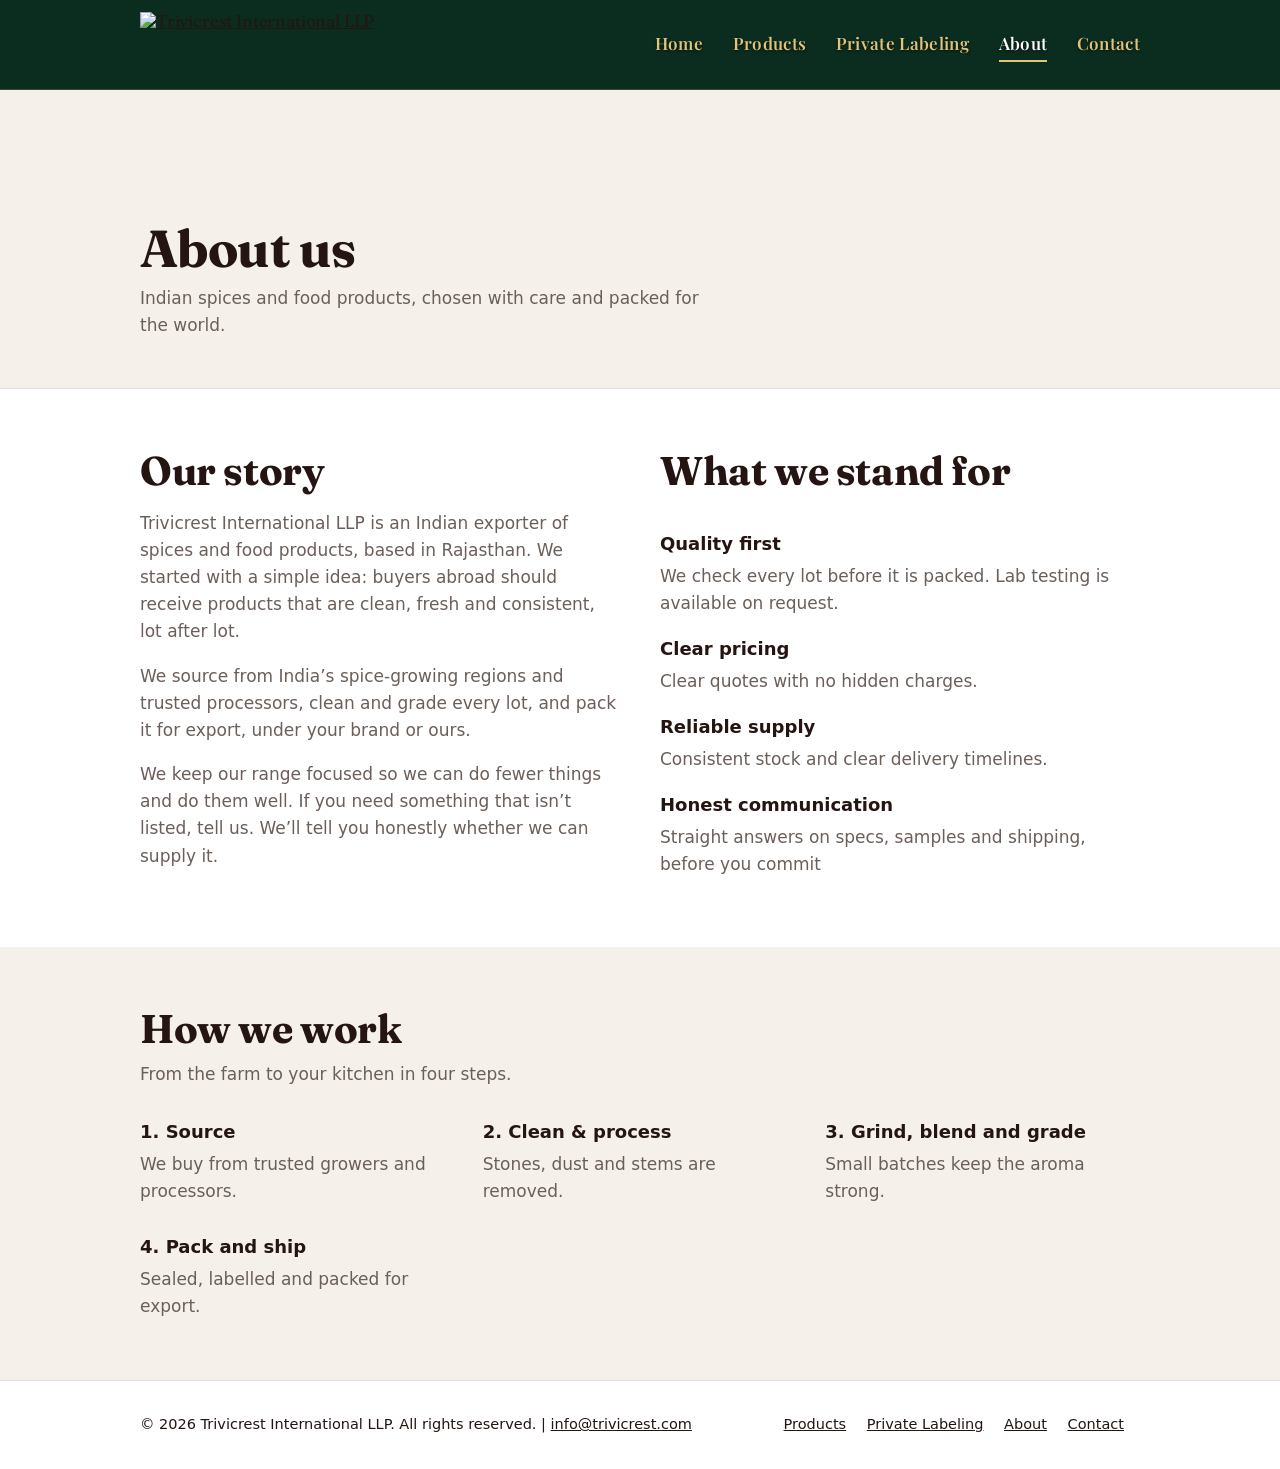
==== about.html @ 9ede982e "Add files via upload Initial website upload" ====
<!DOCTYPE html>
<html lang="en">
<head>
  <meta charset="utf-8">
  <meta name="viewport" content="width=device-width, initial-scale=1">
  <link rel="stylesheet" href="https://fonts.googleapis.com/css2?family=Fraunces:wght@600;700&family=Playfair+Display:wght@500;600;700&display=swap">
  <title>About | Trivicrest</title>
  <link rel="stylesheet" href="style.css">
</head>
<body>
  <header>
    <div class="wrap">
      <a class="logo" href="index.html">
      <img src="images/logoo.png" alt="Trivicrest International LLP" class="logo-img">
      </a>
      <nav>
        <a href="index.html">Home</a>
        <a href="products.html">Products</a>
        <a href="private-labeling.html">Private Labeling</a>
        <a href="about.html">About</a>
        <a href="contact.html">Contact</a>
      </nav>
    </div>
  </header>

  <main>
    <div class="page-head">
      <div class="wrap">
        <h1>About us</h1>
        <p>Indian spices and food products, chosen with care and packed for the world.</p>
      </div>
    </div>

    <section class="about">
      <div class="wrap split">
        <div>
          <h2>Our story</h2>
          <p>Trivicrest International LLP is an Indian exporter of spices and food products, based in Rajasthan. We started with a simple idea: buyers abroad should receive products that are clean, fresh and consistent, lot after lot.</p>
          <p>We source from India’s spice-growing regions and trusted processors, clean and grade every lot, and pack it for export, under your brand or ours.</p>
          <p>We keep our range focused so we can do fewer things and do them well. If you need something that isn’t listed, tell us. We’ll tell you honestly whether we can supply it.</p>
        </div>

        <div>
          <h2>What we stand for</h2>
          <br>
          <div class="cols" style="gap:18px">
            <div>
              <strong>Quality first</strong>
              <span>We check every lot before it is packed. Lab testing is available on request.</span>
            </div>
            <div>
              <strong>Clear pricing</strong>
              <span>Clear quotes with no hidden charges.</span>
            </div>
            <div>
              <strong>Reliable supply</strong>
              <span>Consistent stock and clear delivery timelines.</span>
            </div>
            <div>
              <strong>Honest communication</strong>
              <span>Straight answers on specs, samples and shipping, before you commit</span>
            </div>
          </div>
        </div>
      </div>
    </section>

    <section class="soft">
      <div class="wrap">
        <h2>How we work</h2>
        <p class="lead">From the farm to your kitchen in four steps.</p>
        <div class="cols">
          <div>
            <strong>1. Source</strong>
            <span>We buy from trusted growers and processors.</span>
          </div>
          <div>
            <strong>2. Clean & process</strong>
            <span>Stones, dust and stems are removed.</span>
          </div>
          <div>
            <strong>3. Grind, blend and grade</strong>
            <span>Small batches keep the aroma strong.</span>
          </div>
          <div>
            <strong>4. Pack and ship</strong>
            <span>Sealed, labelled and packed for export.</span>
          </div>
        </div>
      </div>
    </section>
  </main>

  <footer>
    <div class="wrap">
      <span>&copy; <span class="yr"></span> Trivicrest International LLP. All rights reserved. | <a href="mailto:info@trivicrest.com">info@trivicrest.com</a></span>
      <span>
        <a href="products.html">Products</a>
        <a href="private-labeling.html">Private Labeling</a>
        <a href="about.html">About</a>
        <a href="contact.html">Contact</a>
      </span>
    </div>
  </footer>

  <script src="script.js"></script>
</body>
</html>
---- style.css ----
:root{--bg:#FFFFFF;--soft:#F5F1EA;--ink:#241512;--mute:#6B5F59;--line:#E4DDD3;--red:#5A1A12;--gold:#E3A008;--green:#3F5B3A}
*{box-sizing:border-box}html{scroll-behavior:smooth}
body{margin:0;background:var(--bg);color:var(--ink);font:17px/1.6 system-ui,-apple-system,"Segoe UI",Roboto,sans-serif}
h1,h2,h3,.logo{font-family:Fraunces,Georgia,serif;line-height:1.1;letter-spacing:-.01em}
a{color:inherit}.wrap{max-width:1040px;margin:0 auto;padding:0 20px}
/* Header Container */
/* Base Header Styling (For Light Subpages: Products, About, Contact, etc.) */
header {
  position: sticky;
  top: 0;
  background: #0b2d1f; /* Solid brand green for subpages to make logo and nav crisp */
  z-index: 10;
  padding: 12px 0;
  border-bottom: 1px solid rgba(224, 196, 122, 0.2);
}

header .wrap {
  display: flex;
  align-items: center;
  justify-content: space-between;
  flex-wrap: wrap;
  gap: 15px;
}

.logo-img {
  height: 65px;
  width: auto;
  display: block;
}

nav a {
  margin-left: 24px;
  text-decoration: none;
  color: #E0C47A;
  font-family: 'Playfair Display', Georgia, serif;
  font-size: 17px;
  font-weight: 600;
  letter-spacing: 0.02em;
  padding: 6px 0;
  transition: color 0.2s ease;
  text-shadow: 0 1px 3px rgba(0, 0, 0, 0.7);
}

nav a:hover, nav a.on {
  color: #ffffff;
  border-bottom: 2px solid #E0C47A;
}

/* Homepage-Only Dissolving Header over Video */
body.home-page header {
  position: absolute;
  top: 0;
  left: 0;
  width: 100%;
  background: linear-gradient(
    to bottom, 
    #0b2d1f 0%, 
    #0b2d1f 35%, 
    rgba(11, 45, 31, 0.75) 70%, 
    rgba(11, 45, 31, 0) 100%
  );
  border-bottom: none;
  padding: 15px 0 45px;
}

/* Hero Section Spacing for Large Logo */
.hero {
  position: relative;
  min-height: 600px;
  padding: 220px 0 120px; /* Extra top padding so headline doesn't touch logo */
  display: flex;
  align-items: center;
  justify-content: center;
  overflow: hidden;
  text-align: center;
}


  
/* Video Hero Banner */
.hero {
  position: relative;
  min-height: 500px;
  padding: 120px 0;
  display: flex;
  align-items: center;
  justify-content: center;
  overflow: hidden;
  text-align: center;
}

.hero-video {
  position: absolute;
  top: 50%;
  left: 50%;
  min-width: 100%;
  min-height: 100%;
  width: auto;
  height: auto;
  transform: translate(-50%, -50%);
  object-fit: cover;
  z-index: 1;
}

.hero-overlay {
  position: absolute;
  top: 0;
  left: 0;
  width: 100%;
  height: 100%;
  background: rgba(0, 0, 0, 0.45); /* Dark tint overlay */
  z-index: 2;
}

.hero-content {
  position: relative;
  z-index: 3;
  color: #ffffff;
}

.hero h1 {
  font-size: clamp(40px, 7vw, 72px);
  margin: 0 auto 18px;
  max-width: 13ch;
  text-align: center;
  color: #ffffff;
}

.hero p {
  max-width: 48ch;
  font-size: 19px;
  opacity: .95;
  margin: 0 auto 28px;
  text-align: center;
  color: #ffffff;
}

/* Page Header Section (Subpages) */
.page-head {
  background: var(--soft);
  padding: 130px 0 48px; /* 130px top padding pushes text safely below the header gradient */
  border-bottom: 1px solid var(--line);
}
.page-head h1{font-size:clamp(34px,5vw,52px);margin:0 0 8px}.page-head p{margin:0;color:var(--mute);max-width:52ch}
.btn{display:inline-block;background:var(--gold);color:#241512;padding:13px 24px; border-radius:4px;font-weight:600;text-decoration:none;border:0;cursor:pointer;font-size:16px}
.btn.alt{background:transparent;color:#fff;border:2px solid #fff;margin-left:10px}
section{padding:60px 0}.soft{background:var(--soft)}
h2{font-size:clamp(28px,4vw,40px);margin:0 0 10px}.lead{color:var(--mute);max-width:56ch;margin:0 0 30px}
.grid{display:grid;grid-template-columns:repeat(auto-fill,minmax(230px,1fr));gap:16px}
.card{border:1px solid var(--line);border-radius:6px;padding:20px;background:#fff}
.card h3{margin:14px 0 4px;font-size:21px}.card p{margin:0;color:var(--mute);font-size:15px}
.dot{width:84px;height:84px;border-radius:50%;box-shadow:inset 0 -8px 0 rgba(0,0,0,.18),inset 0 6px 0 rgba(255,255,255,.18)}
.tag{display:inline-block;font-size:13px;color:var(--green);margin-top:10px}
.filters{display:flex;gap:8px;flex-wrap:wrap;margin-bottom:24px}
.filters button{border:1px solid var(--line);background:#fff;padding:9px 16px;border-radius:99px;font-size:15px;cursor:pointer}
.filters button.on{background:var(--red);color:#fff;border-color:var(--red)}
.cols{display:grid;grid-template-columns:repeat(auto-fit,minmax(240px,1fr));gap:28px}
.cols strong{display:block;font-size:18px;margin-bottom:4px}.cols span,.about p{color:var(--mute)}
.split{display:grid;grid-template-columns:repeat(auto-fit,minmax(300px,1fr));gap:40px}
label{display:block;font-weight:600;font-size:14px;margin-bottom:6px}
input,select,textarea{width:100%;padding:12px;border:1px solid var(--line);border-radius:4px;font:inherit;margin-bottom:16px}
.cta{background:#162E21;color:#fff;text-align:center}.cta p{opacity:.9;margin:0 auto 22px;max-width:46ch}
footer{background:#fff;color:#241512;padding:32px 0;font-size:14.5px;border-top:1px solid var(--line)}
footer .wrap{display:flex;justify-content:space-between;flex-wrap:wrap;gap:10px}footer a{margin-right:16px}
a:focus-visible,button:focus-visible,input:focus-visible,select:focus-visible,textarea:focus-visible{outline:3px solid var(--gold);outline-offset:2px}

/* Styling for background image cards */
.spice-card {
  position: relative;
  min-height: 240px;
  background-size: cover;
  background-position: center;
  background-repeat: no-repeat;
  border-radius: 12px;
  overflow: hidden;
  padding: 20px;
  display: flex;
  flex-direction: column;
  justify-content: flex-end;
}

.spice-card h3 {
  color: #ffffff !important;
  font-size: 1.2rem;
  margin-bottom: 6px;
  text-shadow: 0 2px 4px rgba(0, 0, 0, 0.8);
}

.spice-card p {
  color: #f0f0f0 !important;
  font-size: 0.88rem;
  margin-bottom: 12px;
  text-shadow: 0 1px 3px rgba(0, 0, 0, 0.8);
}

.spice-card .tag {
  display: inline-block;
  background-color: rgba(255, 255, 255, 0.25);
  backdrop-filter: blur(4px);
  color: #ffffff !important;
  padding: 4px 10px;
  border-radius: 20px;
  font-size: 0.75rem;
  text-transform: uppercase;
  letter-spacing: 1px;
}

/* "Rooted in origin" section */
.rooted{position:relative;overflow:hidden;background:#162E21;color:#F6F1E6;padding:84px 0}
.rooted::before,.rooted::after{content:"";position:absolute;border:1px solid rgba(224,196,122,.55);border-radius:50%;pointer-events:none}
.rooted::before{width:420px;height:420px;top:-210px;right:-120px}
.rooted::after{width:320px;height:320px;bottom:-190px;left:-110px}
.rooted .wrap{position:relative;z-index:1}
.rooted .eyebrow{font-size:12.5px;font-weight:600;letter-spacing:.3em;text-transform:uppercase;color:#E0C47A;margin:0 0 14px}
.rooted h2{font-family:'Playfair Display',serif;font-size:42px;color:#fff;max-width:16ch;margin:0 0 18px}
.rooted .intro{color:#D9D2BF;max-width:60ch;margin:0 0 30px}
.regions{display:flex;flex-wrap:wrap;gap:10px;margin:0 0 54px}
.regions span{border:1px solid #C9A24B;color:#E0C47A;border-radius:99px;padding:6px 16px;font-size:13px;letter-spacing:.12em;text-transform:uppercase}
.rooted-grid{display:grid;grid-template-columns:repeat(auto-fit,minmax(230px,1fr));gap:36px;border-top:1px solid rgba(201,162,75,.5);padding-top:36px}
.rooted-num{font-family:Fraunces,Georgia,serif;font-size:56px;font-weight:700;line-height:1;color:#C9A24B;margin:0 0 12px}
.rooted-grid strong{display:block;font-size:19px;color:#fff;margin-bottom:6px}
.rooted-grid .d{color:#D9D2BF;font-size:15.5px}



/* ==========================================
   MOBILE & TABLET RESPONSIVE STYLES
   ========================================== */

@media (max-width: 768px) {
  
  /* 1. Header & Navigation Adjustments */
  header {
    padding: 10px 0 25px !important;
  }

  header .wrap {
    flex-direction: column; /* Stack logo and navigation vertically on small screens */
    align-items: center;
    justify-content: center;
    gap: 10px;
  }

  /* Shrink logo so it doesn't take up the whole phone screen */
  .logo-img {
    height: 48px !important; 
  }

  /* Center nav links and give them better touch targets */
  nav {
    display: flex;
    flex-wrap: wrap;
    justify-content: center;
    gap: 12px 16px; /* Spacing between links */
  }

  nav a {
    margin-left: 0 !important; /* Reset desktop left margin */
    font-size: 14px !important;
    padding: 4px 8px;
  }

  /* 2. Hero Section Fixes for Mobile Video */
  .hero {
    min-height: 480px !important;
    padding: 150px 16px 60px !important; /* Extra top padding so logo/nav doesn't cover text */
  }

  .hero-content h1 {
    font-size: 28px !important; /* Smaller title to prevent awkward text wrapping */
    line-height: 1.25;
  }

  .hero-content p {
    font-size: 15px !important;
    margin-bottom: 20px;
  }

  /* Stack Hero Buttons on Mobile */
  .hero-content .btn {
    display: block;
    width: 100%;
    margin: 8px 0 !important;
    box-sizing: border-box;
  }

  /* 3. Subpage Headings Padding Fix */
  .page-head {
    padding: 150px 16px 36px !important; /* Prevents sticky header from overlapping page titles */
    text-align: center;
  }

  .page-head h1 {
    font-size: 32px !important;
  }

  /* 4. Product Grid & Section Columns */
  .grid, .cols, .rooted-grid {
    grid-template-columns: 1fr !important; /* Display items in a single full-width column */
    gap: 20px !important;
  }

  section {
    padding: 40px 16px !important; /* Reduce large section padding on small displays */
  }

  /* 5. Mobile Footer Styling */
  footer .wrap {
    flex-direction: column;
    text-align: center;
    gap: 16px;
  }

  footer span {
    display: flex;
    flex-wrap: wrap;
    justify-content: center;
    gap: 10px;
  }
}
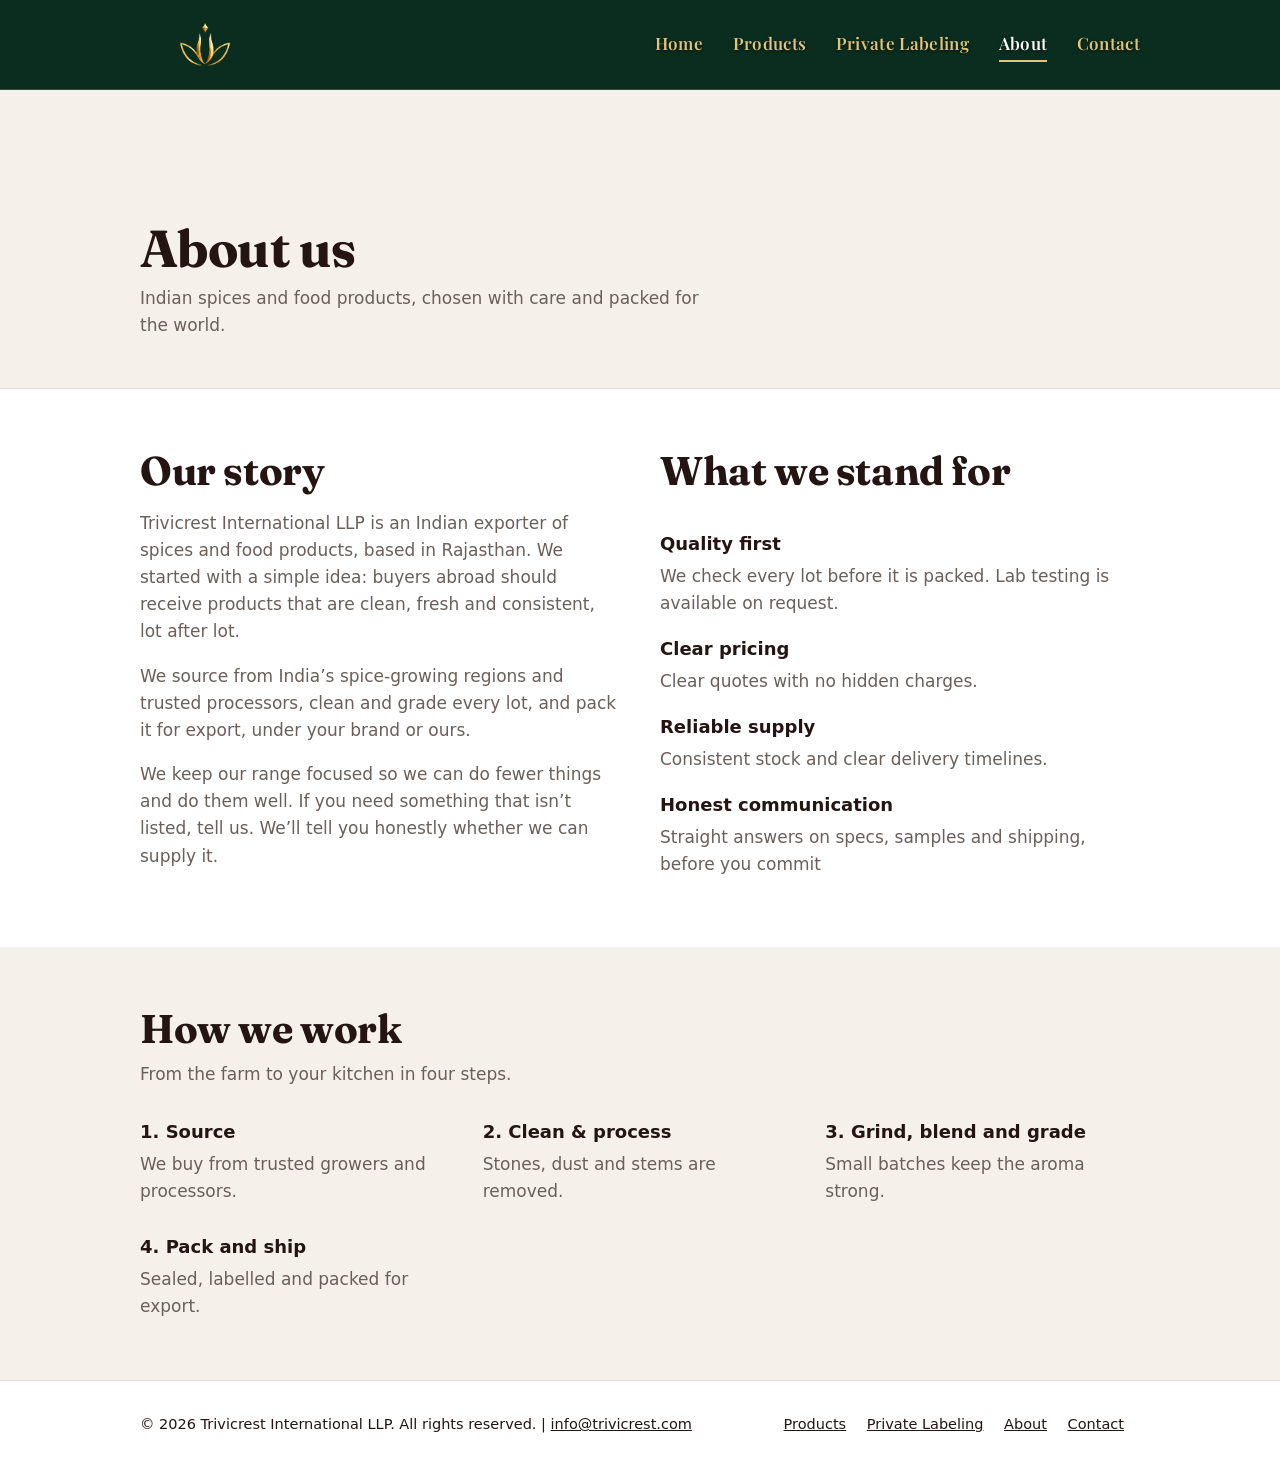
==== commit fa3dbe4d: "Update about.html" ====
--- a/about.html
+++ b/about.html
@@ -11,7 +11,7 @@
   <header>
     <div class="wrap">
       <a class="logo" href="index.html">
-      <img src="images/logoo.png" alt="Trivicrest International LLP" class="logo-img">
+      <img src="images/trivilogo.png" alt="Trivicrest International LLP" class="logo-img">
       </a>
       <nav>
         <a href="index.html">Home</a>
@@ -105,4 +105,4 @@
 
   <script src="script.js"></script>
 </body>
-</html>+</html>
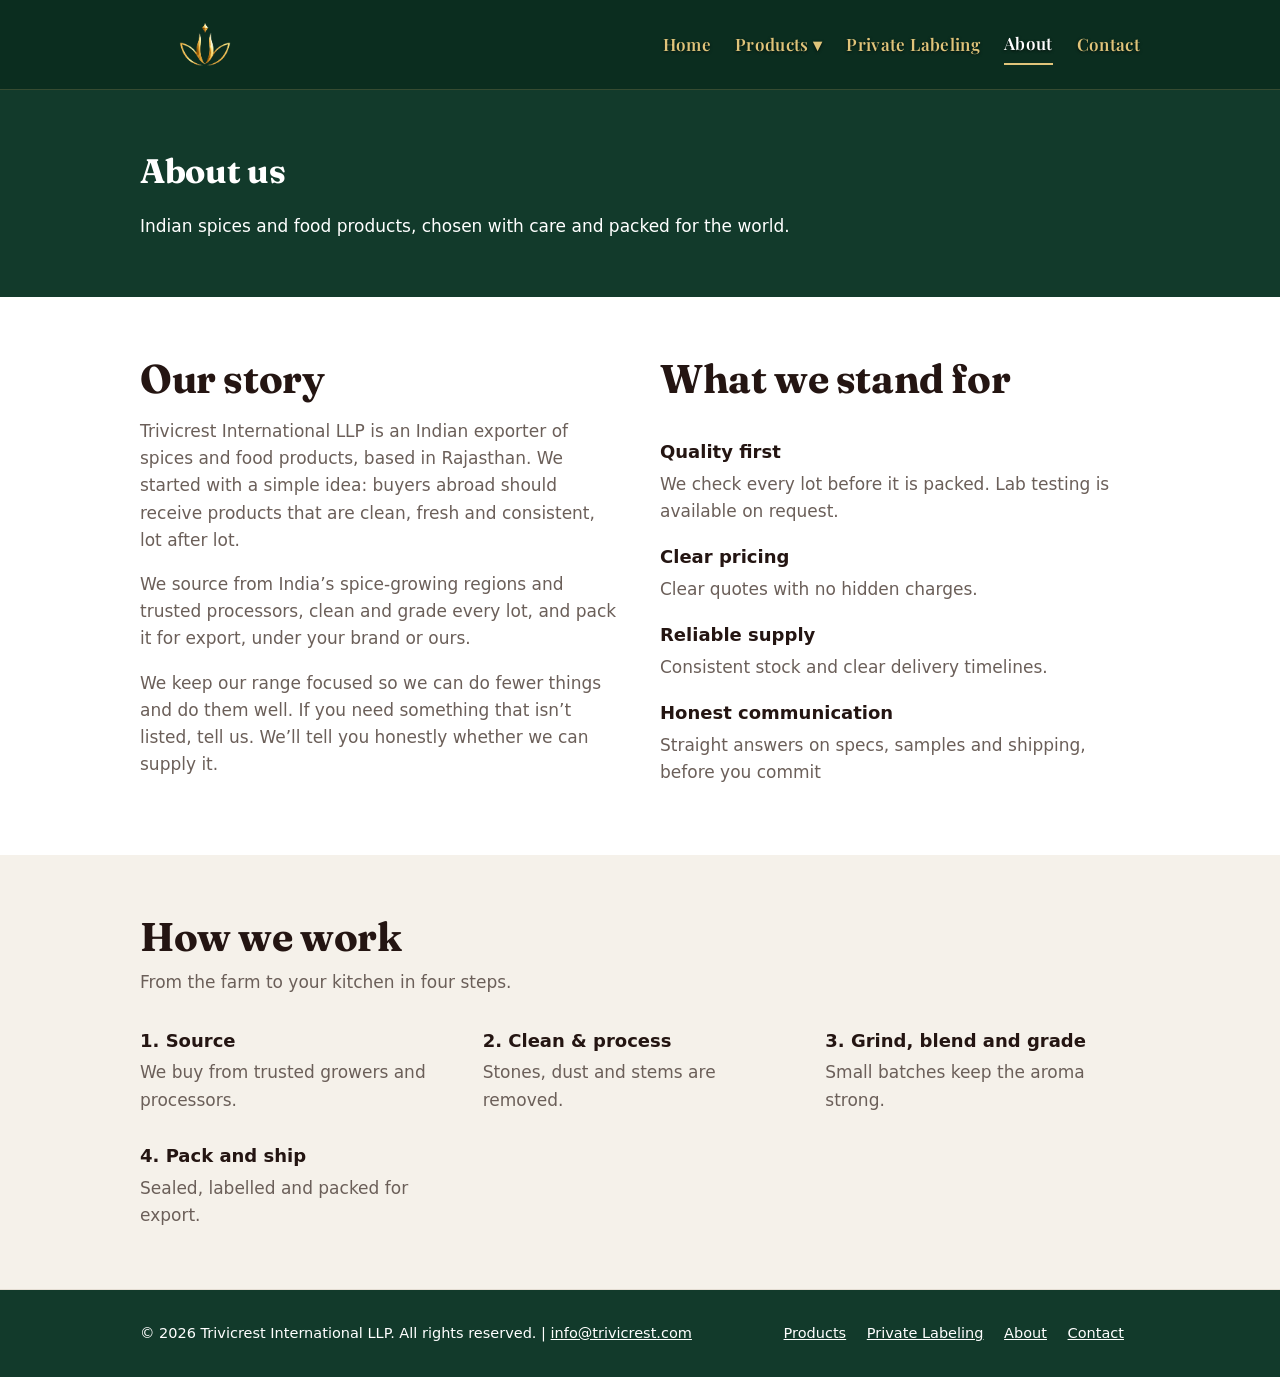
==== commit 3c117689: "Update website" ====
--- a/about.html
+++ b/about.html
@@ -13,13 +13,26 @@
       <a class="logo" href="index.html">
       <img src="images/trivilogo.png" alt="Trivicrest International LLP" class="logo-img">
       </a>
-      <nav>
-        <a href="index.html">Home</a>
-        <a href="products.html">Products</a>
-        <a href="private-labeling.html">Private Labeling</a>
-        <a href="about.html">About</a>
-        <a href="contact.html">Contact</a>
-      </nav>
+      <nav class="main-nav">
+  <ul>
+    <li><a href="index.html">Home</a></li>
+    
+    <!-- Products Dropdown -->
+    <li class="dropdown">
+      <a href="products.html" class="drop-btn">Products ▾</a>
+      <ul class="dropdown-menu">
+        <!-- Clicking this opens your Spices page -->
+        <li><a href="spices.html">Spices</a></li>
+        <!-- Clicking this opens your upcoming/other products page -->
+        <li><a href="products.html">Products</a></li>
+      </ul>
+    </li>
+
+    <li><a href="private-labeling.html">Private Labeling</a></li>
+    <li><a href="about.html">About</a></li>
+    <li><a href="contact.html">Contact</a></li>
+  </ul>
+</nav>
     </div>
   </header>
 
--- a/style.css
+++ b/style.css
@@ -3,8 +3,8 @@
 body{margin:0;background:var(--bg);color:var(--ink);font:17px/1.6 system-ui,-apple-system,"Segoe UI",Roboto,sans-serif}
 h1,h2,h3,.logo{font-family:Fraunces,Georgia,serif;line-height:1.1;letter-spacing:-.01em}
 a{color:inherit}.wrap{max-width:1040px;margin:0 auto;padding:0 20px}
+
 /* Header Container */
-/* Base Header Styling (For Light Subpages: Products, About, Contact, etc.) */
 header {
   position: sticky;
   top: 0;
@@ -28,7 +28,23 @@
   display: block;
 }
 
-nav a {
+/* ==========================================
+   NAVIGATION & DROPDOWN STYLES
+   ========================================== */
+.main-nav ul {
+  list-style: none;
+  display: flex;
+  align-items: center;
+  gap: 0; 
+  margin: 0;
+  padding: 0;
+}
+
+.main-nav li {
+  position: relative;
+}
+
+nav a, .main-nav a {
   margin-left: 24px;
   text-decoration: none;
   color: #E0C47A;
@@ -39,11 +55,59 @@
   padding: 6px 0;
   transition: color 0.2s ease;
   text-shadow: 0 1px 3px rgba(0, 0, 0, 0.7);
-}
-
-nav a:hover, nav a.on {
+  display: inline-block;
+}
+
+nav a:hover, nav a.on, .main-nav a:hover, .main-nav a.on {
   color: #ffffff;
   border-bottom: 2px solid #E0C47A;
+}
+
+/* Dropdown Menu Styling */
+.main-nav .dropdown-menu {
+  position: absolute;
+  top: 100%;
+  left: 24px; /* Align with nav link left margin */
+  background-color: #0b2d1f;
+  min-width: 160px;
+  box-shadow: 0px 8px 16px rgba(0, 0, 0, 0.3);
+  border: 1px solid rgba(224, 196, 122, 0.3);
+  border-radius: 4px;
+  display: flex;
+  flex-direction: column;
+  gap: 0;
+  padding: 0.5rem 0;
+  opacity: 0;
+  visibility: hidden;
+  transform: translateY(10px);
+  transition: all 0.3s ease;
+  z-index: 100;
+}
+
+.main-nav .dropdown-menu li {
+  width: 100%;
+}
+
+.main-nav .dropdown-menu a {
+  display: block;
+  margin-left: 0 !important;
+  padding: 0.6rem 1.2rem;
+  color: #E0C47A;
+  white-space: nowrap;
+  border-bottom: none !important;
+}
+
+.main-nav .dropdown-menu a:hover {
+  background-color: rgba(224, 196, 122, 0.1);
+  color: #ffffff;
+  border-bottom: none !important;
+}
+
+/* Show Dropdown on Hover */
+.main-nav .dropdown:hover .dropdown-menu {
+  opacity: 1;
+  visibility: visible;
+  transform: translateY(0);
 }
 
 /* Homepage-Only Dissolving Header over Video */
@@ -67,7 +131,7 @@
 .hero {
   position: relative;
   min-height: 600px;
-  padding: 220px 0 120px; /* Extra top padding so headline doesn't touch logo */
+  padding: 220px 0 120px; 
   display: flex;
   align-items: center;
   justify-content: center;
@@ -75,20 +139,7 @@
   text-align: center;
 }
 
-
-  
 /* Video Hero Banner */
-.hero {
-  position: relative;
-  min-height: 500px;
-  padding: 120px 0;
-  display: flex;
-  align-items: center;
-  justify-content: center;
-  overflow: hidden;
-  text-align: center;
-}
-
 .hero-video {
   position: absolute;
   top: 50%;
@@ -108,7 +159,7 @@
   left: 0;
   width: 100%;
   height: 100%;
-  background: rgba(0, 0, 0, 0.45); /* Dark tint overlay */
+  background: rgba(0, 0, 0, 0.45); 
   z-index: 2;
 }
 
@@ -137,11 +188,15 @@
 
 /* Page Header Section (Subpages) */
 .page-head {
-  background: var(--soft);
-  padding: 130px 0 48px; /* 130px top padding pushes text safely below the header gradient */
-  border-bottom: 1px solid var(--line);
-}
-.page-head h1{font-size:clamp(34px,5vw,52px);margin:0 0 8px}.page-head p{margin:0;color:var(--mute);max-width:52ch}
+  background-color: #123a2b;
+  color: #ffffff; 
+  padding: 40px 0; 
+}
+
+.page-head h1,
+.page-head p {
+  color: #ffffff;
+}
 .btn{display:inline-block;background:var(--gold);color:#241512;padding:13px 24px; border-radius:4px;font-weight:600;text-decoration:none;border:0;cursor:pointer;font-size:16px}
 .btn.alt{background:transparent;color:#fff;border:2px solid #fff;margin-left:10px}
 section{padding:60px 0}.soft{background:var(--soft)}
@@ -160,7 +215,7 @@
 label{display:block;font-weight:600;font-size:14px;margin-bottom:6px}
 input,select,textarea{width:100%;padding:12px;border:1px solid var(--line);border-radius:4px;font:inherit;margin-bottom:16px}
 .cta{background:#162E21;color:#fff;text-align:center}.cta p{opacity:.9;margin:0 auto 22px;max-width:46ch}
-footer{background:#fff;color:#241512;padding:32px 0;font-size:14.5px;border-top:1px solid var(--line)}
+footer{background:#123a2b;color:#fff;padding:32px 0;font-size:14.5px;border-top:1px solid var(--line)}
 footer .wrap{display:flex;justify-content:space-between;flex-wrap:wrap;gap:10px}footer a{margin-right:16px}
 a:focus-visible,button:focus-visible,input:focus-visible,select:focus-visible,textarea:focus-visible{outline:3px solid var(--gold);outline-offset:2px}
 
@@ -221,8 +276,6 @@
 .rooted-grid strong{display:block;font-size:19px;color:#fff;margin-bottom:6px}
 .rooted-grid .d{color:#D9D2BF;font-size:15.5px}
 
-
-
 /* ==========================================
    MOBILE & TABLET RESPONSIVE STYLES
    ========================================== */
@@ -235,39 +288,52 @@
   }
 
   header .wrap {
-    flex-direction: column; /* Stack logo and navigation vertically on small screens */
+    flex-direction: column; 
     align-items: center;
     justify-content: center;
     gap: 10px;
   }
 
-  /* Shrink logo so it doesn't take up the whole phone screen */
   .logo-img {
     height: 48px !important; 
   }
 
   /* Center nav links and give them better touch targets */
-  nav {
+  nav, .main-nav ul {
     display: flex;
     flex-wrap: wrap;
     justify-content: center;
-    gap: 12px 16px; /* Spacing between links */
-  }
-
-  nav a {
-    margin-left: 0 !important; /* Reset desktop left margin */
+    gap: 8px 12px; 
+  }
+
+  nav a, .main-nav a {
+    margin-left: 0 !important; 
     font-size: 14px !important;
     padding: 4px 8px;
+  }
+
+  /* Adjust dropdown positioning for mobile view */
+  .main-nav .dropdown-menu {
+    position: static;
+    box-shadow: none;
+    border: none;
+    background: rgba(0, 0, 0, 0.15);
+    margin-top: 4px;
+    display: none; 
+  }
+
+  .main-nav .dropdown:hover .dropdown-menu {
+    display: flex;
   }
 
   /* 2. Hero Section Fixes for Mobile Video */
   .hero {
     min-height: 480px !important;
-    padding: 150px 16px 60px !important; /* Extra top padding so logo/nav doesn't cover text */
+    padding: 150px 16px 60px !important; 
   }
 
   .hero-content h1 {
-    font-size: 28px !important; /* Smaller title to prevent awkward text wrapping */
+    font-size: 28px !important; 
     line-height: 1.25;
   }
 
@@ -276,7 +342,6 @@
     margin-bottom: 20px;
   }
 
-  /* Stack Hero Buttons on Mobile */
   .hero-content .btn {
     display: block;
     width: 100%;
@@ -286,7 +351,7 @@
 
   /* 3. Subpage Headings Padding Fix */
   .page-head {
-    padding: 150px 16px 36px !important; /* Prevents sticky header from overlapping page titles */
+    padding: 150px 16px 36px !important; 
     text-align: center;
   }
 
@@ -296,12 +361,12 @@
 
   /* 4. Product Grid & Section Columns */
   .grid, .cols, .rooted-grid {
-    grid-template-columns: 1fr !important; /* Display items in a single full-width column */
+    grid-template-columns: 1fr !important; 
     gap: 20px !important;
   }
 
   section {
-    padding: 40px 16px !important; /* Reduce large section padding on small displays */
+    padding: 40px 16px !important; 
   }
 
   /* 5. Mobile Footer Styling */
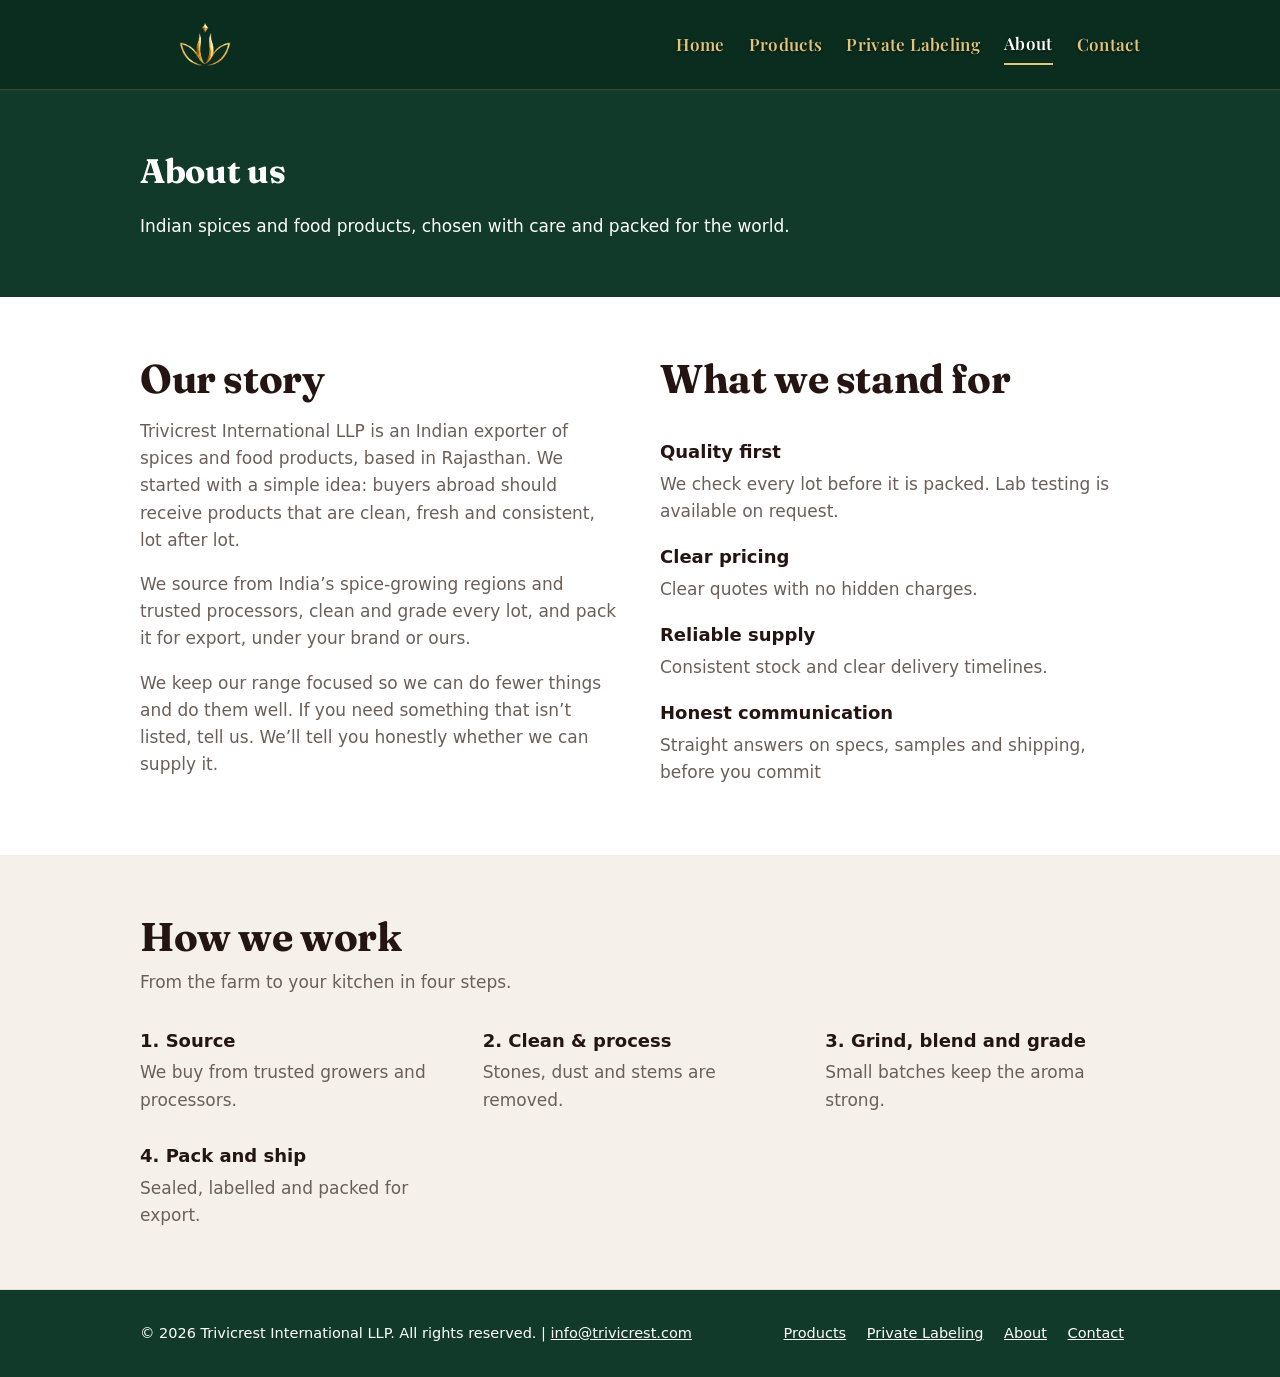
==== commit b2ff85a6: "Update website" ====
--- a/about.html
+++ b/about.html
@@ -14,25 +14,14 @@
       <img src="images/trivilogo.png" alt="Trivicrest International LLP" class="logo-img">
       </a>
       <nav class="main-nav">
-  <ul>
-    <li><a href="index.html">Home</a></li>
-    
-    <!-- Products Dropdown -->
-    <li class="dropdown">
-      <a href="products.html" class="drop-btn">Products ▾</a>
-      <ul class="dropdown-menu">
-        <!-- Clicking this opens your Spices page -->
-        <li><a href="spices.html">Spices</a></li>
-        <!-- Clicking this opens your upcoming/other products page -->
-        <li><a href="products.html">Products</a></li>
-      </ul>
-    </li>
-
-    <li><a href="private-labeling.html">Private Labeling</a></li>
-    <li><a href="about.html">About</a></li>
-    <li><a href="contact.html">Contact</a></li>
-  </ul>
-</nav>
+        <ul>
+          <li><a href="index.html">Home</a></li>
+          <li><a href="products.html">Products</a></li>
+          <li><a href="private-labeling.html">Private Labeling</a></li>
+          <li><a href="about.html">About</a></li>
+          <li><a href="contact.html">Contact</a></li>
+        </ul>
+      </nav>
     </div>
   </header>
 
--- a/style.css
+++ b/style.css
@@ -61,53 +61,6 @@
 nav a:hover, nav a.on, .main-nav a:hover, .main-nav a.on {
   color: #ffffff;
   border-bottom: 2px solid #E0C47A;
-}
-
-/* Dropdown Menu Styling */
-.main-nav .dropdown-menu {
-  position: absolute;
-  top: 100%;
-  left: 24px; /* Align with nav link left margin */
-  background-color: #0b2d1f;
-  min-width: 160px;
-  box-shadow: 0px 8px 16px rgba(0, 0, 0, 0.3);
-  border: 1px solid rgba(224, 196, 122, 0.3);
-  border-radius: 4px;
-  display: flex;
-  flex-direction: column;
-  gap: 0;
-  padding: 0.5rem 0;
-  opacity: 0;
-  visibility: hidden;
-  transform: translateY(10px);
-  transition: all 0.3s ease;
-  z-index: 100;
-}
-
-.main-nav .dropdown-menu li {
-  width: 100%;
-}
-
-.main-nav .dropdown-menu a {
-  display: block;
-  margin-left: 0 !important;
-  padding: 0.6rem 1.2rem;
-  color: #E0C47A;
-  white-space: nowrap;
-  border-bottom: none !important;
-}
-
-.main-nav .dropdown-menu a:hover {
-  background-color: rgba(224, 196, 122, 0.1);
-  color: #ffffff;
-  border-bottom: none !important;
-}
-
-/* Show Dropdown on Hover */
-.main-nav .dropdown:hover .dropdown-menu {
-  opacity: 1;
-  visibility: visible;
-  transform: translateY(0);
 }
 
 /* Homepage-Only Dissolving Header over Video */
@@ -312,20 +265,6 @@
     padding: 4px 8px;
   }
 
-  /* Adjust dropdown positioning for mobile view */
-  .main-nav .dropdown-menu {
-    position: static;
-    box-shadow: none;
-    border: none;
-    background: rgba(0, 0, 0, 0.15);
-    margin-top: 4px;
-    display: none; 
-  }
-
-  .main-nav .dropdown:hover .dropdown-menu {
-    display: flex;
-  }
-
   /* 2. Hero Section Fixes for Mobile Video */
   .hero {
     min-height: 480px !important;
